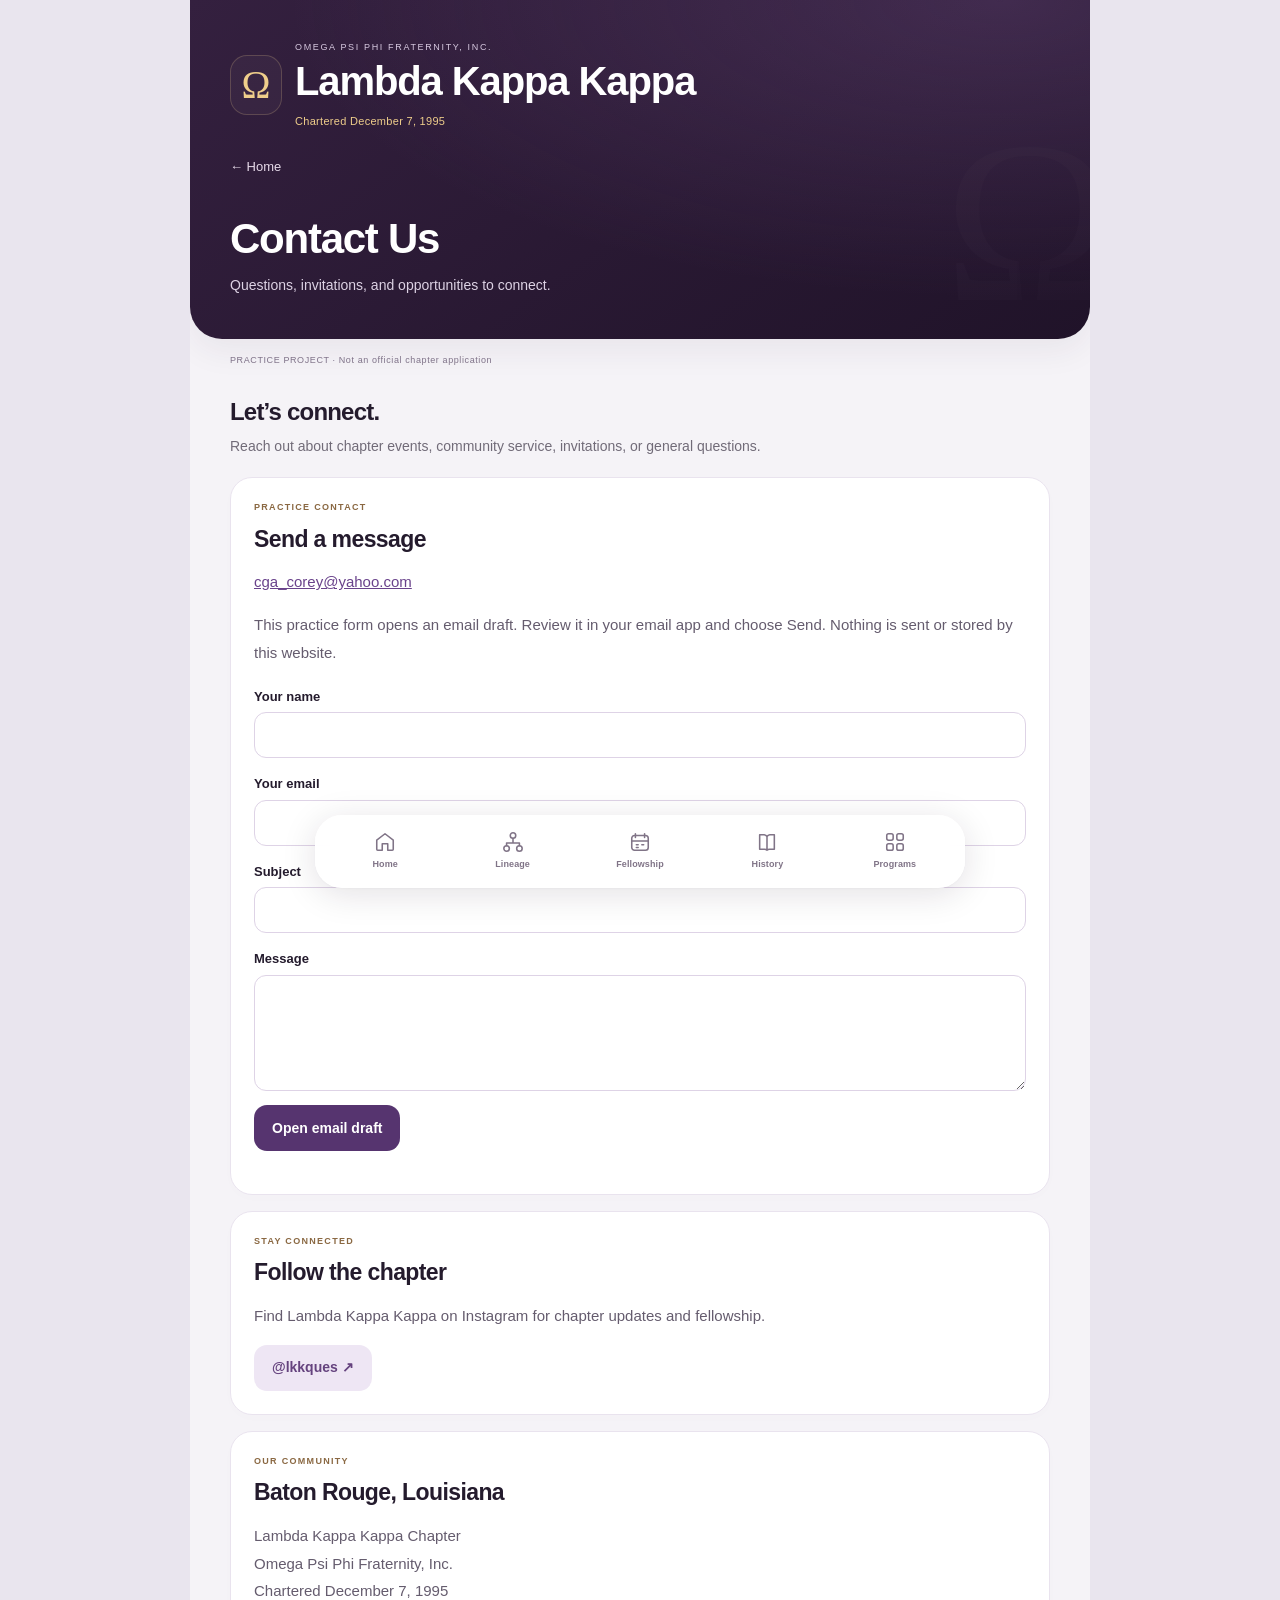
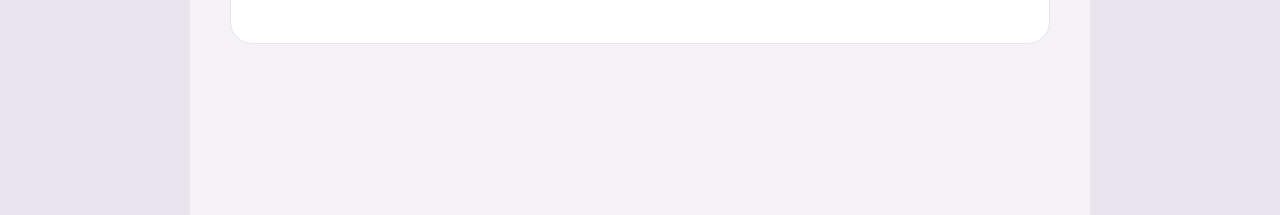
==== contact.html @ 37a53709 "Add Contact Us page and practice email form" ====
<!doctype html>
<html lang="en"><head><meta charset="utf-8"><meta name="viewport" content="width=device-width,initial-scale=1,viewport-fit=cover"><meta name="theme-color" content="#28133e"><title>LKK · Contact Us</title><style>
:root{--purple:#28133e;--gold:#e4bd66;--ink:#271e30;--muted:#756e7a;--paper:#faf8f4;--line:#e8e1d8}*{box-sizing:border-box}body{margin:0;background:#eae5ee;color:var(--ink);font:15px/1.5 -apple-system,BlinkMacSystemFont,"Segoe UI",sans-serif}button,input{font:inherit}button{cursor:pointer}button:focus-visible,a:focus-visible,input:focus-visible{outline:3px solid #b582dc;outline-offset:3px}.app{max-width:760px;margin:auto;min-height:100dvh;background:var(--paper);padding-bottom:100px}header{background:var(--purple);color:#fff;padding:30px 25px 35px;position:relative;overflow:hidden}.brand{display:flex;align-items:center;gap:12px}.omega{color:var(--gold);font:42px Georgia,serif;line-height:1}.eyebrow{font-size:10px;letter-spacing:2.5px;text-transform:uppercase}.chapter{font-size:16px;letter-spacing:.3px}.back{display:inline-block;color:#dacbe7;text-decoration:none;font-size:12px;margin-top:30px}h1{font:46px/1.04 Georgia,serif;letter-spacing:-1px;margin:20px 0 15px}h1 em{color:var(--gold);font-weight:400}header p{color:#d1c5df;max-width:430px;margin:0}.watermark{position:absolute;right:-15px;top:100px;font:240px Georgia;color:#ffffff06;pointer-events:none}.notice{padding:10px 25px;background:#eee7d7;color:#655337;font-size:11px}main{padding:25px}.intro{display:flex;justify-content:space-between;align-items:center;gap:12px;margin-bottom:20px}h2{font:28px Georgia,serif;margin:0}.muted{color:var(--muted);font-size:12px}.tabs{display:flex;gap:7px;padding:5px;border:1px solid var(--line);border-radius:12px;margin-bottom:18px}.tabs button{flex:1;padding:10px;border:0;border-radius:8px;background:transparent;color:var(--muted)}.tabs button[aria-selected=true]{background:var(--purple);color:#fff}.search{width:100%;padding:14px 16px;border:1px solid var(--line);background:#fff;border-radius:12px;margin-bottom:20px}.empty{border:1px solid var(--line);background:#fff;border-radius:18px;padding:45px 22px;text-align:center}.calendar{margin:auto auto 20px;width:56px;height:60px;border:2px solid #d5c3e2;border-radius:10px;display:grid;place-content:center;color:#78568f;font-size:25px;border-top:12px solid #d5c3e2}.empty h3{font:25px Georgia,serif;margin:0 0 12px}.empty p{font-size:13px;color:var(--muted);max-width:350px;margin:auto}.event{display:grid;grid-template-columns:65px 1fr;gap:17px;border:1px solid var(--line);border-radius:16px;background:white;padding:20px;margin-bottom:14px}.date{text-align:center;color:#704a8d;background:#f1ebf5;border-radius:10px;padding:10px 3px;height:max-content}.date small{display:block;font-size:11px;text-transform:uppercase;letter-spacing:1px}.date strong{font:30px Georgia,serif}.event h3{font:24px/1.2 Georgia,serif;margin:6px 0 12px}.event p{color:var(--muted);font-size:13px;white-space:pre-line}.meta{font-size:12px;color:var(--muted);margin-bottom:5px}.tag{color:#795c38;font-size:10px;letter-spacing:1.2px;text-transform:uppercase}.action{display:inline-block;background:var(--purple);color:#fff;text-decoration:none;padding:10px 14px;border-radius:8px;font-size:13px}.note{font-size:12px;color:var(--muted);margin-top:25px}.nav{position:fixed;bottom:0;left:50%;transform:translateX(-50%);width:min(760px,100%);display:flex;background:#fff;border-top:1px solid var(--line);padding:9px 12px calc(10px + env(safe-area-inset-bottom));z-index:5}.nav a{flex:1;text-align:center;text-decoration:none;color:var(--muted);padding:8px;border-radius:10px;font-size:12px}.nav span{display:block;font-size:19px;margin-bottom:2px}.nav a[aria-current=page]{color:var(--purple);background:#f0eaf5}@media(min-width:650px){header{padding:40px}h1{font-size:58px}main{padding:30px 40px}.notice{padding-left:40px}.watermark{right:35px}}
.site-links{display:flex;gap:6px;overflow-x:auto;padding:12px 20px;border-bottom:1px solid #e8e1d8;background:#faf8f4}.site-links a{padding:8px 12px;border-radius:8px;color:#69428b;text-decoration:none;font-size:13px;white-space:nowrap}.site-links a[aria-current=page]{background:#28133e;color:#fff}.site-links a:focus-visible{outline:3px solid #b582dc;outline-offset:2px}.panel{padding:23px;background:#fff;border:1px solid #e8e1d8;border-radius:16px;margin-bottom:16px}.panel h2{margin-bottom:12px}.panel p{color:#62596a;font-size:14px}.panel a,.source a{color:#69428b}.source{font-size:12px;color:#756e7a;margin:24px 0}.milestone{display:grid;grid-template-columns:65px 1fr;gap:18px;padding:15px 0;border-top:1px solid #e8e1d8;font-size:14px}.milestone strong{color:#795c38}.programs{display:grid;gap:12px}.programs .panel{margin:0}.programs h2{font-size:23px}.programs p{margin-bottom:0}.principles{display:flex;gap:8px;flex-wrap:wrap}.principles span{background:#f0eaf5;color:#69428b;border-radius:20px;padding:6px 12px;font-size:12px}@media(min-width:650px){.programs{grid-template-columns:1fr 1fr}.site-links{padding-left:35px}}
/* Chapter identity and interaction polish */
.brand{align-items:flex-start}.brand>div{min-width:0}.chapter{font-size:clamp(28px,6.8vw,40px);font-weight:600;line-height:1.18;letter-spacing:-.6px;margin-top:5px}.eyebrow{letter-spacing:1.4px;line-height:1.6}.charter{color:#e4bd66;font-size:12px;letter-spacing:.5px;margin-top:9px}.omega{flex-shrink:0}
a,button{touch-action:manipulation}button,a.card,.line-card,.team{transition:transform .18s ease,box-shadow .18s ease,background-color .18s ease,border-color .18s ease}.card:hover,.line-card:hover{transform:translateY(-3px);box-shadow:0 9px 24px #28133e12}.card:active,.line-card:active{transform:scale(.985)}.nav a,.site-links a{transition:background-color .18s ease,color .18s ease}.nav a:hover,.site-links a:hover{background:#ece4f2;color:#28133e}.card .arrow{transition:transform .2s ease}.card:hover .arrow{transform:translate(2px,-2px)}
@keyframes gentle-entry{from{opacity:.5;transform:translateY(8px)}to{opacity:1;transform:translateY(0)}}main{animation:gentle-entry .35s ease-out both}
@media(prefers-reduced-motion:reduce){*,*::before,*::after{animation:none!important;transition:none!important;scroll-behavior:auto!important}.card:hover,.line-card:hover,.card:active,.line-card:active,.card:hover .arrow{transform:none}}
</style><link rel="stylesheet" href="chapter-ui.css?v=4"><link rel="manifest" href="manifest.webmanifest"><link rel="apple-touch-icon" sizes="180x180" href="icon-180.png"><link rel="icon" type="image/png" sizes="192x192" href="icon-192.png"><meta name="apple-mobile-web-app-capable" content="yes"><meta name="apple-mobile-web-app-title" content="LKK"><meta name="apple-mobile-web-app-status-bar-style" content="default"></head><body data-page="contact"><div class="app"><header><div class="brand"><span class="omega" aria-hidden="true">Ω</span><div><div class="eyebrow">Omega Psi Phi Fraternity, Inc.</div><div class="chapter">Lambda Kappa Kappa</div><div class="charter">Chartered December 7, 1995</div></div></div><div class="watermark" aria-hidden="true">Ω</div><a class="back" href="index.html">← Home</a><h1>Contact Us</h1><p>Questions, invitations, and opportunities to connect.</p></header><div class="notice">PRACTICE PROJECT · Not an official chapter application</div><main><h2>Let’s connect.</h2><p class="intro">Reach out about chapter events, community service, invitations, or general questions.</p><section class="panel"><div class="tag">Practice contact</div><h2>Send a message</h2><p><a href="mailto:cga_corey@yahoo.com">cga_corey@yahoo.com</a></p><p class="muted">This practice form opens an email draft. Review it in your email app and choose Send. Nothing is sent or stored by this website.</p><form id="contact-form" class="local-form"><label for="contact-name">Your name</label><input id="contact-name" name="name" autocomplete="name" maxlength="100" required><label for="contact-email">Your email</label><input id="contact-email" name="email" type="email" autocomplete="email" maxlength="160" required><label for="contact-subject">Subject</label><input id="contact-subject" name="subject" maxlength="150" required><label for="contact-message">Message</label><textarea id="contact-message" name="message" rows="5" maxlength="3000" required></textarea><button class="local-primary" type="submit">Open email draft</button><p id="contact-status" class="muted" role="status"></p></form></section><section class="panel"><div class="tag">Stay connected</div><h2>Follow the chapter</h2><p>Find Lambda Kappa Kappa on Instagram for chapter updates and fellowship.</p><a class="contact-action secondary-contact" href="https://www.instagram.com/lkkques/" target="_blank" rel="noopener noreferrer">@lkkques ↗</a></section><section class="panel"><div class="tag">Our community</div><h2>Baton Rouge, Louisiana</h2><p>Lambda Kappa Kappa Chapter<br>Omega Psi Phi Fraternity, Inc.<br>Chartered December 7, 1995</p></section></main></div><nav class="app-dock" aria-label="Main navigation"><a href="index.html"><svg viewBox="0 0 24 24" fill="none" stroke="currentColor" stroke-linecap="round" stroke-linejoin="round" aria-hidden="true"><path d="m3 10 9-7 9 7v10a1 1 0 0 1-1 1h-5v-7H9v7H4a1 1 0 0 1-1-1Z"/></svg><span>Home</span></a><a href="lineage.html"><svg viewBox="0 0 24 24" fill="none" stroke="currentColor" stroke-linecap="round" stroke-linejoin="round" aria-hidden="true"><circle cx="12" cy="5" r="3"/><circle cx="5" cy="19" r="3"/><circle cx="19" cy="19" r="3"/><path d="M12 8v5M5 16v-3h14v3"/></svg><span>Lineage</span></a><a href="events.html"><svg viewBox="0 0 24 24" fill="none" stroke="currentColor" stroke-linecap="round" stroke-linejoin="round" aria-hidden="true"><rect x="3" y="5" width="18" height="16" rx="3"/><path d="M7 3v4m10-4v4M3 11h18m-13 4h2m4 0h2m-8 3h2"/></svg><span>Fellowship</span></a><a href="history.html"><svg viewBox="0 0 24 24" fill="none" stroke="currentColor" stroke-linecap="round" stroke-linejoin="round" aria-hidden="true"><path d="M4 4h5a4 4 0 0 1 3 2 4 4 0 0 1 3-2h5v16h-5a4 4 0 0 0-3 1 4 4 0 0 0-3-1H4Zm8 2v15"/></svg><span>History</span></a><a href="programs.html"><svg viewBox="0 0 24 24" fill="none" stroke="currentColor" stroke-linecap="round" stroke-linejoin="round" aria-hidden="true"><rect x="3" y="3" width="7" height="7" rx="2"/><rect x="14" y="3" width="7" height="7" rx="2"/><rect x="3" y="14" width="7" height="7" rx="2"/><rect x="14" y="14" width="7" height="7" rx="2"/></svg><span>Programs</span></a></nav><script>document.getElementById('contact-form').addEventListener('submit',e=>{e.preventDefault();const data=new FormData(e.target),name=data.get('name').trim(),email=data.get('email').trim(),subject=data.get('subject').trim(),message=data.get('message').trim();if(!name||!email||!subject||!message){document.getElementById('contact-status').textContent='Please complete all fields.';return}const body='Name: '+name+'\nReply email: '+email+'\n\n'+message;location.href='mailto:cga_corey@yahoo.com?subject='+encodeURIComponent(subject)+'&body='+encodeURIComponent(body);document.getElementById('contact-status').textContent='Opening your email app. Review the draft and send it there. If nothing opens, email cga_corey@yahoo.com directly.'});</script></body></html>
---- chapter-ui.css ----
:root{--purple:#38204e;--gold:#efce8b;--ink:#241b2d;--muted:#716b78;--paper:#f5f3f7;--line:#e9e4ee;color-scheme:light;--surface:#fff;--radius:24px}
html{scroll-padding-bottom:120px;-webkit-text-size-adjust:100%}body{background:#e9e5ee;font-family:-apple-system,BlinkMacSystemFont,"SF Pro Text","Segoe UI",sans-serif;-webkit-font-smoothing:antialiased;color:var(--ink)}.app{max-width:900px;background:var(--paper);padding-bottom:125px;overflow:clip}header{padding:32px 24px 34px;background:radial-gradient(ellipse at 90% 0%,#78548d50,transparent 62%),linear-gradient(145deg,#34203f,#201329);border-radius:0 0 32px 32px;box-shadow:0 12px 32px #2d1c3810}header .brand{gap:13px;align-items:center}.omega{display:grid;place-items:center;width:52px;height:60px;flex-shrink:0;background:#ffffff09;border:1px solid #efce8b35;border-radius:17px;font:39px Georgia,serif;color:#efce8b}.eyebrow{font-size:9px;letter-spacing:1.65px;color:#d7c9e0;line-height:1.6}.chapter{font-size:clamp(27px,6.8vw,40px);font-weight:650;letter-spacing:-1.1px;line-height:1.08;margin-top:6px}.charter{font-size:11px;letter-spacing:.3px;color:#efce8b;margin-top:9px}header h1{font-family:inherit;font-size:clamp(29px,7vw,42px);font-weight:700;letter-spacing:-1.25px;line-height:1.1;margin:27px 0 12px;max-width:650px}body[data-page=index] header h1,body[data-page=lineage] header h1{font-size:25px;letter-spacing:-.7px;font-weight:500;color:#efce8b;margin-top:26px}header p{font-size:14px;line-height:1.65;color:#ddd2e4;max-width:520px}.watermark{font-size:230px;top:90px;right:-25px;opacity:.6}.welcome{margin:25px 0 0;color:#cfbed9;font-size:10px;letter-spacing:1.8px}body[data-page=index] header h1{margin-top:9px}.back{min-height:44px;display:inline-flex;align-items:center;margin-top:16px;font-size:13px;font-weight:500;color:#e7dbea}header .stats{gap:0;padding-top:21px;margin-top:24px;border-top:1px solid #ffffff1c;display:grid;grid-template-columns:1fr 1fr 1.6fr}.stats>div{padding:0 12px;border-right:1px solid #ffffff18}.stats>div:first-child{padding-left:0}.stats>div:last-child{border:0}.stats strong{font-family:inherit;font-weight:650;font-size:23px;letter-spacing:-.8px;color:#fff}.stats small{font-size:8px;letter-spacing:.9px;color:#d6c6df}.notice{margin:15px 24px 0;padding:0;background:none;color:#82758a;font-size:9px;letter-spacing:.6px;line-height:1.5}.site-links{display:none}main{padding:26px 24px;animation:chapter-arrive .3s ease-out both}.heading,h2{font-family:inherit;font-size:24px;line-height:1.2;letter-spacing:-.8px;font-weight:700}.intro{font-size:14px;color:var(--muted);margin-top:8px;line-height:1.6}.cards{gap:13px}.card{border:1px solid #ffffff;border-radius:var(--radius);padding:23px;box-shadow:0 3px 15px #32203e05;position:relative;overflow:hidden}.card .label{font-size:9px;letter-spacing:1.6px;font-weight:650;color:#8b6b43}.card h2{font:650 28px/1.15 -apple-system,BlinkMacSystemFont,"Segoe UI",sans-serif;letter-spacing:-1px;margin:12px 0 10px}.card p{font-size:14px;line-height:1.55;color:var(--muted)}.card .arrow{width:34px;height:34px;background:#f1eaf7;color:#694580}.card-bottom{color:#684680;font-size:12px;font-weight:600}.card:hover{border-color:#d9c8e6;box-shadow:0 10px 27px #34203f0c}.card-icon{display:grid;place-items:center;width:43px;height:43px;border-radius:14px;background:#f0e9f6;color:#684780;margin-bottom:19px}.card-icon svg{width:23px;height:23px}.footer{font-size:11px;line-height:1.7;margin-top:30px}.section-head{margin-bottom:20px}.count{font-size:11px;background:#eae4ef;border-radius:20px;padding:5px 10px;color:#6d5a7b;white-space:nowrap}.search{border:1px solid #e8e3ed;border-radius:14px;background:#eeebf2;min-height:48px;padding:12px 16px;font-size:16px;color:var(--ink);box-shadow:inset 0 1px 2px #32203e03}input::placeholder{color:#8a8291;font-size:13px}.filters{margin-bottom:20px;gap:8px}select{min-height:44px;border:1px solid #e4dce9;border-radius:12px;background:#fff;font-size:13px;padding:10px 12px}.line-card{padding:21px;border:1px solid #eae4ef;border-radius:20px;box-shadow:0 3px 12px #2e1c3c03}.line-card h3{font:650 23px/1.2 -apple-system,BlinkMacSystemFont,"Segoe UI",sans-serif;letter-spacing:-.65px;margin:9px 0 17px}.meta,.tag{font-size:9px;letter-spacing:1.3px;font-weight:600;color:#8a6842}.card-bottom .arrow{font-size:20px}.line-card[data-line="0"]{background:linear-gradient(135deg,#fff,#f6f0fa);border-color:#d9c8e4}.member{min-height:76px;border-bottom:1px solid #e5dfeb;gap:14px;padding:15px 0}.member strong{font-size:15px;letter-spacing:-.25px}.member small{font-size:12px;line-height:1.7}.avatar{width:44px;height:44px;background:linear-gradient(145deg,#ece2f3,#e4d9ed);color:#69457f;font-weight:650}.tabs{border:0;background:#e8e3ed;padding:4px;border-radius:13px;gap:3px}.tabs button{min-height:42px;padding:9px 5px;border-radius:10px;font-size:13px;font-weight:600;white-space:nowrap}.tabs button[aria-selected=true]{background:#fff;color:#38204e;box-shadow:0 2px 5px #38204e12}.event{grid-template-columns:58px minmax(0,1fr);gap:16px;border:1px solid #e8e2ec;border-radius:22px;padding:20px 17px;box-shadow:0 3px 14px #32203e03}.date{border:1px solid #e4d9eb;border-radius:14px;background:#f6f0fa;padding:8px 3px}.date small{font-size:10px;font-weight:650;color:#956e3f}.date strong{font:650 28px/1.2 -apple-system,BlinkMacSystemFont,"Segoe UI",sans-serif;letter-spacing:-1px}.event h3{font:650 22px/1.2 -apple-system,BlinkMacSystemFont,"Segoe UI",sans-serif;letter-spacing:-.65px;margin:7px 0 11px}.event .meta{font-size:12px;letter-spacing:0;font-weight:400;line-height:1.6;color:#6a6172}.event p{font-size:13px;line-height:1.6}.calendar-download{min-height:44px;padding:10px 15px;border-radius:12px;background:#f0e8f6;color:#56346f;font-weight:600;font-size:12px;display:inline-flex;align-items:center;gap:7px}.calendar-download:before{content:'+';font-size:18px;font-weight:500}.calendar-download:hover{background:#e7d9f1;color:#3c2450}.note{font-size:11px;line-height:1.7;color:#81768a}.panel{border:1px solid #e9e3ee;border-radius:22px;padding:23px;box-shadow:0 3px 14px #32203e03}.panel h2{font-size:23px;letter-spacing:-.6px;line-height:1.25}.panel p{font-size:15px;line-height:1.85;color:#655c6e}.panel .tag{margin-bottom:10px}.programs{gap:13px}.programs .panel{padding:23px}.programs .tag{font-variant-numeric:tabular-nums}.highlights{padding-left:0;list-style:none}.highlights>li{padding:14px 0;border-color:#eee8f2}.highlight-open{min-height:50px}.highlight-open strong{font-size:14px;line-height:1.6;font-weight:550}.highlight-open .prompt{font-size:11px;color:#8a6b44}.highlights ul{font-size:13px;line-height:1.65}.source{line-height:1.7}.principles span{padding:8px 12px}.view-controls.nav{position:static;transform:none;width:auto;background:#e8e3ed;border:0;border-radius:13px;padding:4px;margin:22px 24px 0;display:flex;gap:3px}.view-controls.nav button{min-height:42px;padding:9px 4px;font-size:12px;font-weight:600;border-radius:10px;color:#766780}.view-controls.nav button span{display:none}.view-controls.nav button[aria-current=page]{background:white;color:#38204e;box-shadow:0 2px 5px #38204e10}.app-dock{position:fixed;z-index:20;bottom:calc(12px + env(safe-area-inset-bottom));left:50%;transform:translateX(-50%);width:calc(100% - 24px);max-width:650px;padding:7px;display:grid;grid-template-columns:repeat(5,minmax(0,1fr));gap:3px;border:1px solid #ffffffd9;background:#fffffff0;border-radius:27px;box-shadow:0 6px 34px #21132b20,0 1px 3px #21132b08;backdrop-filter:blur(24px) saturate(160%);-webkit-backdrop-filter:blur(24px) saturate(160%)}.app-dock a{display:flex;flex-direction:column;align-items:center;justify-content:center;gap:5px;min-height:57px;border-radius:20px;color:#807487;text-decoration:none;font-size:9px;font-weight:600;letter-spacing:.1px;transition:background .2s ease,transform .15s ease}.app-dock svg{width:22px;height:22px;stroke-width:1.7}.app-dock a[aria-current=page]{background:#eae0f2;color:#593472}.app-dock a:active{transform:scale(.94)}.app-dock a:hover{background:#f0eaf4}.app-dock a:focus-visible{outline:3px solid #9c72b5;outline-offset:1px}dialog{box-shadow:0 22px 90px #20132d30;border-radius:28px;padding:28px;max-width:540px;border:1px solid #ffffff;background:#fbf9fd}dialog h2{font-family:inherit;font-size:26px;font-weight:650;letter-spacing:-.7px;line-height:1.25}dialog h3{font-family:inherit;font-size:21px;line-height:1.4}dialog p,dialog li{line-height:1.8}.close,.dialog-close{min-width:44px;min-height:44px;background:#ece5f1;color:#6f577e}dialog::backdrop{background:#25132d75;backdrop-filter:blur(7px)}dialog[open]{animation:sheet-arrive .24s ease-out}.detail-hero .avatar{border-radius:23px;width:72px;height:72px}.back{min-height:44px}button:focus-visible,a:focus-visible,input:focus-visible,select:focus-visible{outline:3px solid #a67cbe;outline-offset:3px}@keyframes chapter-arrive{from{opacity:.65;transform:translateY(7px)}to{opacity:1;transform:translateY(0)}}@keyframes sheet-arrive{from{opacity:.5;transform:translateY(18px)}to{opacity:1;transform:translateY(0)}}
@media(max-width:600px){body{background:var(--paper)}.brand{max-width:100%}.brand>div{min-width:0}.eyebrow{font-size:8px;letter-spacing:1.1px}.chapter{font-size:clamp(25px,6.6vw,33px)}.omega{width:45px;height:54px;font-size:34px;border-radius:15px}.charter{font-size:10px}main{padding:25px 20px}.notice{margin-left:20px;margin-right:20px}.cards{grid-template-columns:1fr 1fr;gap:11px}.card{padding:19px 16px}.card h2{font-size:23px}.card p{font-size:12px;line-height:1.6;margin-bottom:17px}.card .label{font-size:8px;letter-spacing:1px}.card-bottom{font-size:11px}.card .arrow{width:27px;height:27px;flex-shrink:0;font-size:16px}.card-icon{width:38px;height:38px;margin-bottom:16px}.card-icon svg{width:21px;height:21px}.view-controls.nav{margin-left:20px;margin-right:20px}.programs{grid-template-columns:1fr}.event{padding:19px 15px;gap:13px;grid-template-columns:52px minmax(0,1fr)}.event h3{font-size:21px}.panel{padding:22px}.panel p{font-size:14px;line-height:1.85}dialog{position:fixed;inset:auto 0 0;margin:0;width:100%;max-width:none;max-height:86dvh;border-radius:28px 28px 0 0;padding:30px 25px calc(30px + env(safe-area-inset-bottom))}dialog:before{content:'';display:block;width:35px;height:5px;background:#d5cadf;border-radius:10px;position:absolute;top:10px;left:calc(50% - 17px)}}
@media(max-width:350px){.cards{grid-template-columns:1fr}.eyebrow{letter-spacing:.4px}.chapter{font-size:24px}.app-dock a{font-size:8px}.stats strong{font-size:20px}.stats small{letter-spacing:.2px}}
@media(min-width:650px){header{padding:40px 40px 42px}.notice{margin-left:40px}main{padding:30px 40px}.cards{grid-template-columns:1fr 1fr}.view-controls.nav{margin-left:40px;margin-right:40px}.programs{grid-template-columns:1fr 1fr}}
@media(prefers-reduced-motion:reduce){*,*::before,*::after{animation:none!important;transition:none!important;scroll-behavior:auto!important}.card:hover,.line-card:hover,.app-dock a:active{transform:none}}
@media(prefers-contrast:more){.app-dock{background:#fff;border:2px solid #38204e}.card,.panel,.event,.line-card{border-color:#9e8ca9}.muted,.count,.note{color:#55445f}}

.share-event{min-height:44px;border:0;border-radius:12px;margin:12px 0 0 7px;padding:10px 12px;background:#eeebf2;color:#684680;font:600 12px -apple-system,BlinkMacSystemFont,sans-serif;cursor:pointer}.timeline-filters{display:flex;gap:7px;overflow-x:auto;margin:20px 0}.timeline-filters button{min-height:44px;white-space:nowrap;border:1px solid #e2d8e9;background:#fff;color:#765f86;border-radius:22px;padding:9px 14px;font:600 12px -apple-system,BlinkMacSystemFont,sans-serif;cursor:pointer}.timeline-filters button[aria-pressed=true]{background:#38204e;color:#fff;border-color:#38204e}.history-timeline{border-left:2px solid #e1d5e9;margin-left:8px;padding-left:22px}.history-timeline>li{position:relative}.history-timeline>li:before{content:'';position:absolute;left:-29px;top:21px;width:10px;height:10px;border-radius:50%;background:#8a6a9f;border:2px solid #fff}.timeline-year{display:block;font-size:12px;font-weight:700;color:#906e42;margin-bottom:8px}.history-timeline>li[hidden]{display:none}.gallery-grid{display:grid;grid-template-columns:repeat(2,minmax(0,1fr));gap:15px;margin-top:20px}.gallery-card{padding:0;border:1px solid #e8deee;border-radius:20px;overflow:hidden;background:#fff;text-align:left;color:#38204e;cursor:pointer}.gallery-card img{display:block;width:100%;height:230px;object-fit:cover;object-position:top}.gallery-card span{display:block;padding:15px;font-size:13px;line-height:1.5}.gallery-shortcut{margin:0 0 20px;text-align:right}.gallery-shortcut a{color:#79568c;font-size:12px;text-decoration:none}.install-card{text-align:left;color:inherit;font:inherit;cursor:pointer}#photo-view{max-width:650px}#photo-view img{max-height:65dvh;object-fit:contain}.event[id]{scroll-margin:25px}@media(max-width:400px){.gallery-grid{grid-template-columns:1fr}}

.local-notice{padding:13px 16px;background:#eee7f3;border-radius:14px;color:#735c83;font-size:12px;line-height:1.6;margin:15px 0}.local-form{margin:20px 0}.local-form label{display:block;font-size:13px;font-weight:600;margin:16px 0 6px}.local-form input,.local-form textarea{display:block;box-sizing:border-box;width:100%;min-height:46px;border:1px solid #ded3e6;border-radius:12px;padding:12px;background:#fff;color:#38204e;font:16px -apple-system,BlinkMacSystemFont,sans-serif}.local-form input[type=file]{font-size:12px}.local-primary{min-height:46px;border:0;border-radius:13px;padding:12px 18px;background:#56346f;color:#fff;font:600 14px -apple-system,BlinkMacSystemFont,sans-serif;margin-top:14px;cursor:pointer}.local-primary:disabled{opacity:.5;cursor:wait}.local-error{color:#ac3b40;font-size:13px}.gallery-delete{margin:8px 0 18px;background:#eee7f3;color:#765187;border:0;border-radius:10px;padding:10px 14px;min-height:44px;cursor:pointer}.gallery-card{width:100%}#add-event-dialog{overflow:auto}.calendar-options a[hidden]{display:none}

.contact-action{display:inline-flex;align-items:center;min-height:46px;padding:12px 18px;border-radius:13px;background:#56346f;color:#fff!important;text-decoration:none;font-size:14px;font-weight:600}.secondary-contact{background:#eee6f4;color:#65437e!important}.contact-footer{text-align:center;margin:32px 0 8px}.contact-footer a{display:inline-block;min-height:44px;padding:12px;color:#775787;font-size:12px;text-decoration:none}
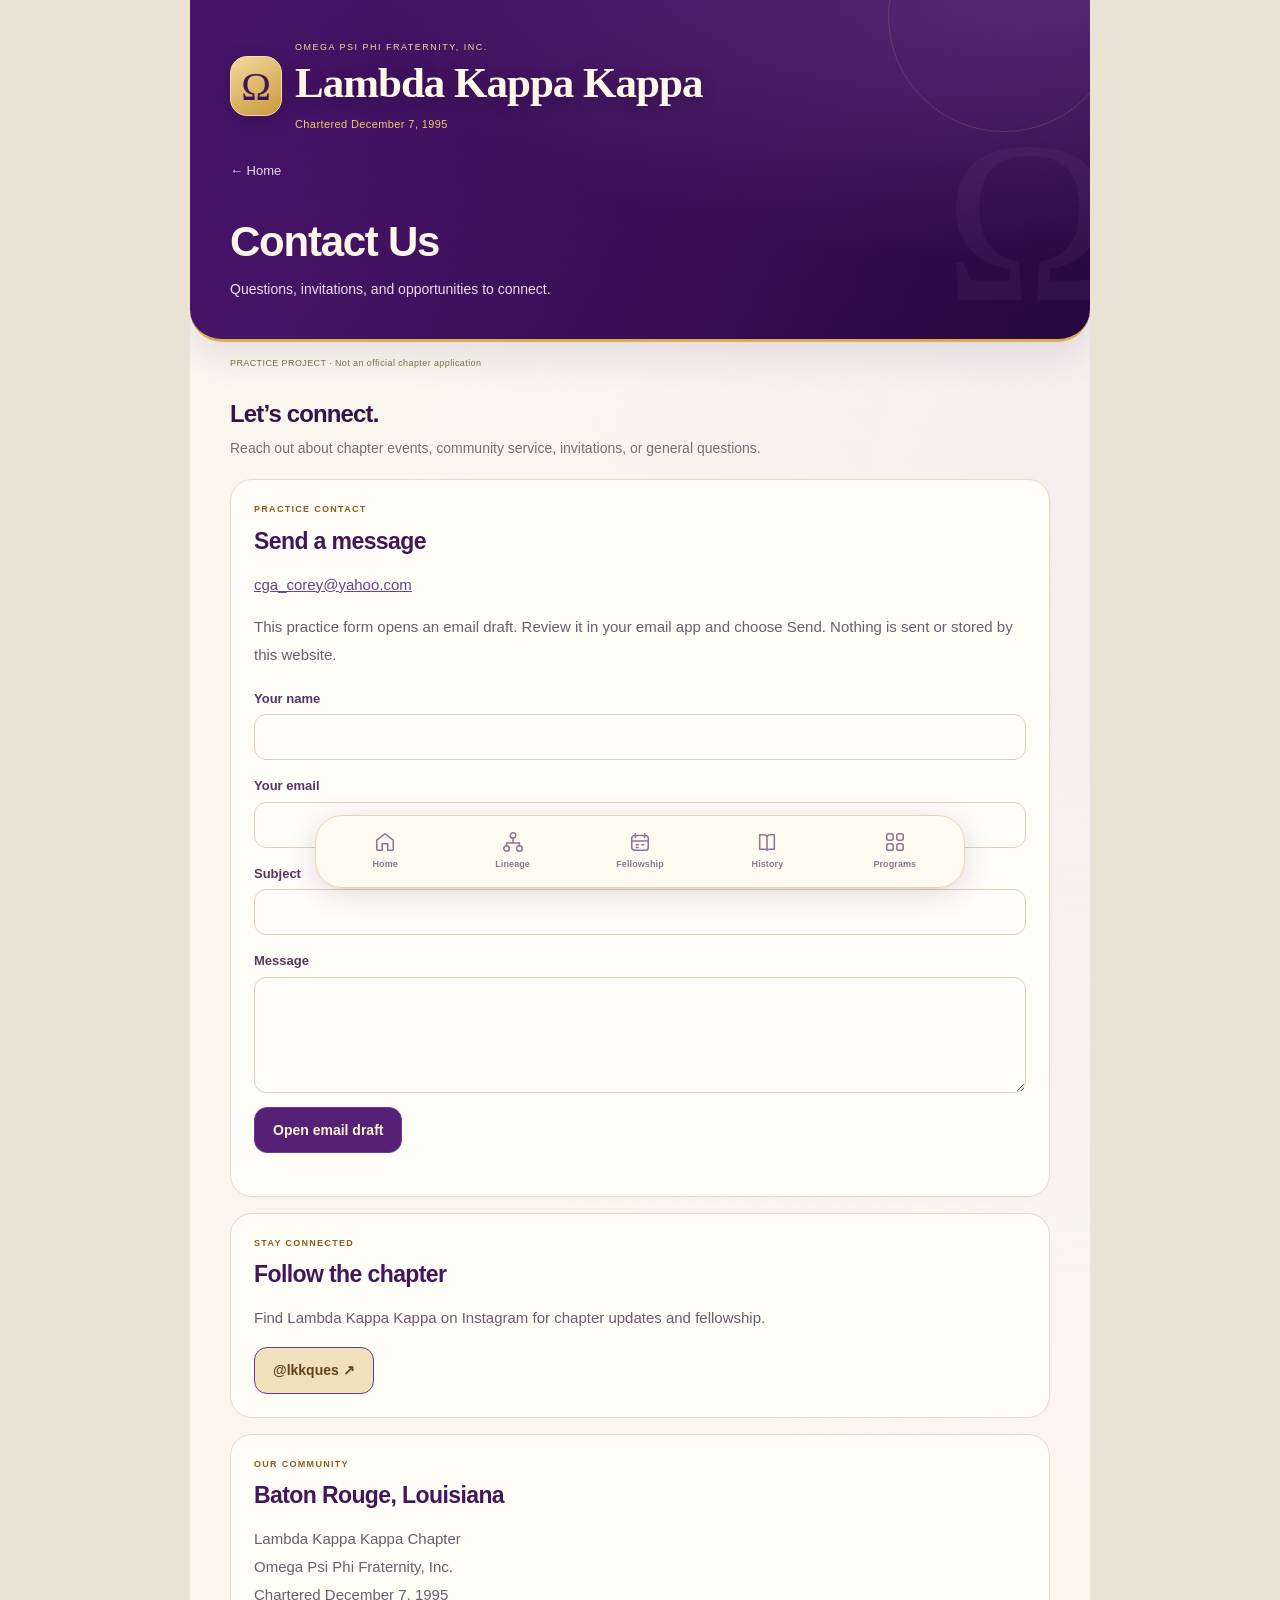
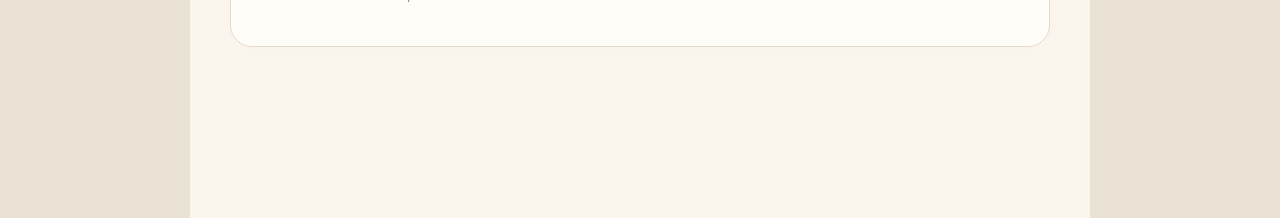
==== commit abf8b575: "Strengthen purple and gold chapter visual identity" ====
--- a/contact.html
+++ b/contact.html
@@ -7,4 +7,4 @@
 a,button{touch-action:manipulation}button,a.card,.line-card,.team{transition:transform .18s ease,box-shadow .18s ease,background-color .18s ease,border-color .18s ease}.card:hover,.line-card:hover{transform:translateY(-3px);box-shadow:0 9px 24px #28133e12}.card:active,.line-card:active{transform:scale(.985)}.nav a,.site-links a{transition:background-color .18s ease,color .18s ease}.nav a:hover,.site-links a:hover{background:#ece4f2;color:#28133e}.card .arrow{transition:transform .2s ease}.card:hover .arrow{transform:translate(2px,-2px)}
 @keyframes gentle-entry{from{opacity:.5;transform:translateY(8px)}to{opacity:1;transform:translateY(0)}}main{animation:gentle-entry .35s ease-out both}
 @media(prefers-reduced-motion:reduce){*,*::before,*::after{animation:none!important;transition:none!important;scroll-behavior:auto!important}.card:hover,.line-card:hover,.card:active,.line-card:active,.card:hover .arrow{transform:none}}
-</style><link rel="stylesheet" href="chapter-ui.css?v=4"><link rel="manifest" href="manifest.webmanifest"><link rel="apple-touch-icon" sizes="180x180" href="icon-180.png"><link rel="icon" type="image/png" sizes="192x192" href="icon-192.png"><meta name="apple-mobile-web-app-capable" content="yes"><meta name="apple-mobile-web-app-title" content="LKK"><meta name="apple-mobile-web-app-status-bar-style" content="default"></head><body data-page="contact"><div class="app"><header><div class="brand"><span class="omega" aria-hidden="true">Ω</span><div><div class="eyebrow">Omega Psi Phi Fraternity, Inc.</div><div class="chapter">Lambda Kappa Kappa</div><div class="charter">Chartered December 7, 1995</div></div></div><div class="watermark" aria-hidden="true">Ω</div><a class="back" href="index.html">← Home</a><h1>Contact Us</h1><p>Questions, invitations, and opportunities to connect.</p></header><div class="notice">PRACTICE PROJECT · Not an official chapter application</div><main><h2>Let’s connect.</h2><p class="intro">Reach out about chapter events, community service, invitations, or general questions.</p><section class="panel"><div class="tag">Practice contact</div><h2>Send a message</h2><p><a href="mailto:cga_corey@yahoo.com">cga_corey@yahoo.com</a></p><p class="muted">This practice form opens an email draft. Review it in your email app and choose Send. Nothing is sent or stored by this website.</p><form id="contact-form" class="local-form"><label for="contact-name">Your name</label><input id="contact-name" name="name" autocomplete="name" maxlength="100" required><label for="contact-email">Your email</label><input id="contact-email" name="email" type="email" autocomplete="email" maxlength="160" required><label for="contact-subject">Subject</label><input id="contact-subject" name="subject" maxlength="150" required><label for="contact-message">Message</label><textarea id="contact-message" name="message" rows="5" maxlength="3000" required></textarea><button class="local-primary" type="submit">Open email draft</button><p id="contact-status" class="muted" role="status"></p></form></section><section class="panel"><div class="tag">Stay connected</div><h2>Follow the chapter</h2><p>Find Lambda Kappa Kappa on Instagram for chapter updates and fellowship.</p><a class="contact-action secondary-contact" href="https://www.instagram.com/lkkques/" target="_blank" rel="noopener noreferrer">@lkkques ↗</a></section><section class="panel"><div class="tag">Our community</div><h2>Baton Rouge, Louisiana</h2><p>Lambda Kappa Kappa Chapter<br>Omega Psi Phi Fraternity, Inc.<br>Chartered December 7, 1995</p></section></main></div><nav class="app-dock" aria-label="Main navigation"><a href="index.html"><svg viewBox="0 0 24 24" fill="none" stroke="currentColor" stroke-linecap="round" stroke-linejoin="round" aria-hidden="true"><path d="m3 10 9-7 9 7v10a1 1 0 0 1-1 1h-5v-7H9v7H4a1 1 0 0 1-1-1Z"/></svg><span>Home</span></a><a href="lineage.html"><svg viewBox="0 0 24 24" fill="none" stroke="currentColor" stroke-linecap="round" stroke-linejoin="round" aria-hidden="true"><circle cx="12" cy="5" r="3"/><circle cx="5" cy="19" r="3"/><circle cx="19" cy="19" r="3"/><path d="M12 8v5M5 16v-3h14v3"/></svg><span>Lineage</span></a><a href="events.html"><svg viewBox="0 0 24 24" fill="none" stroke="currentColor" stroke-linecap="round" stroke-linejoin="round" aria-hidden="true"><rect x="3" y="5" width="18" height="16" rx="3"/><path d="M7 3v4m10-4v4M3 11h18m-13 4h2m4 0h2m-8 3h2"/></svg><span>Fellowship</span></a><a href="history.html"><svg viewBox="0 0 24 24" fill="none" stroke="currentColor" stroke-linecap="round" stroke-linejoin="round" aria-hidden="true"><path d="M4 4h5a4 4 0 0 1 3 2 4 4 0 0 1 3-2h5v16h-5a4 4 0 0 0-3 1 4 4 0 0 0-3-1H4Zm8 2v15"/></svg><span>History</span></a><a href="programs.html"><svg viewBox="0 0 24 24" fill="none" stroke="currentColor" stroke-linecap="round" stroke-linejoin="round" aria-hidden="true"><rect x="3" y="3" width="7" height="7" rx="2"/><rect x="14" y="3" width="7" height="7" rx="2"/><rect x="3" y="14" width="7" height="7" rx="2"/><rect x="14" y="14" width="7" height="7" rx="2"/></svg><span>Programs</span></a></nav><script>document.getElementById('contact-form').addEventListener('submit',e=>{e.preventDefault();const data=new FormData(e.target),name=data.get('name').trim(),email=data.get('email').trim(),subject=data.get('subject').trim(),message=data.get('message').trim();if(!name||!email||!subject||!message){document.getElementById('contact-status').textContent='Please complete all fields.';return}const body='Name: '+name+'\nReply email: '+email+'\n\n'+message;location.href='mailto:cga_corey@yahoo.com?subject='+encodeURIComponent(subject)+'&body='+encodeURIComponent(body);document.getElementById('contact-status').textContent='Opening your email app. Review the draft and send it there. If nothing opens, email cga_corey@yahoo.com directly.'});</script></body></html>+</style><link rel="stylesheet" href="chapter-ui.css?v=5"><link rel="manifest" href="manifest.webmanifest"><link rel="apple-touch-icon" sizes="180x180" href="icon-180.png"><link rel="icon" type="image/png" sizes="192x192" href="icon-192.png"><meta name="apple-mobile-web-app-capable" content="yes"><meta name="apple-mobile-web-app-title" content="LKK"><meta name="apple-mobile-web-app-status-bar-style" content="default"></head><body data-page="contact"><div class="app"><header><div class="brand"><span class="omega" aria-hidden="true">Ω</span><div><div class="eyebrow">Omega Psi Phi Fraternity, Inc.</div><div class="chapter">Lambda Kappa Kappa</div><div class="charter">Chartered December 7, 1995</div></div></div><div class="watermark" aria-hidden="true">Ω</div><a class="back" href="index.html">← Home</a><h1>Contact Us</h1><p>Questions, invitations, and opportunities to connect.</p></header><div class="notice">PRACTICE PROJECT · Not an official chapter application</div><main><h2>Let’s connect.</h2><p class="intro">Reach out about chapter events, community service, invitations, or general questions.</p><section class="panel"><div class="tag">Practice contact</div><h2>Send a message</h2><p><a href="mailto:cga_corey@yahoo.com">cga_corey@yahoo.com</a></p><p class="muted">This practice form opens an email draft. Review it in your email app and choose Send. Nothing is sent or stored by this website.</p><form id="contact-form" class="local-form"><label for="contact-name">Your name</label><input id="contact-name" name="name" autocomplete="name" maxlength="100" required><label for="contact-email">Your email</label><input id="contact-email" name="email" type="email" autocomplete="email" maxlength="160" required><label for="contact-subject">Subject</label><input id="contact-subject" name="subject" maxlength="150" required><label for="contact-message">Message</label><textarea id="contact-message" name="message" rows="5" maxlength="3000" required></textarea><button class="local-primary" type="submit">Open email draft</button><p id="contact-status" class="muted" role="status"></p></form></section><section class="panel"><div class="tag">Stay connected</div><h2>Follow the chapter</h2><p>Find Lambda Kappa Kappa on Instagram for chapter updates and fellowship.</p><a class="contact-action secondary-contact" href="https://www.instagram.com/lkkques/" target="_blank" rel="noopener noreferrer">@lkkques ↗</a></section><section class="panel"><div class="tag">Our community</div><h2>Baton Rouge, Louisiana</h2><p>Lambda Kappa Kappa Chapter<br>Omega Psi Phi Fraternity, Inc.<br>Chartered December 7, 1995</p></section></main></div><nav class="app-dock" aria-label="Main navigation"><a href="index.html"><svg viewBox="0 0 24 24" fill="none" stroke="currentColor" stroke-linecap="round" stroke-linejoin="round" aria-hidden="true"><path d="m3 10 9-7 9 7v10a1 1 0 0 1-1 1h-5v-7H9v7H4a1 1 0 0 1-1-1Z"/></svg><span>Home</span></a><a href="lineage.html"><svg viewBox="0 0 24 24" fill="none" stroke="currentColor" stroke-linecap="round" stroke-linejoin="round" aria-hidden="true"><circle cx="12" cy="5" r="3"/><circle cx="5" cy="19" r="3"/><circle cx="19" cy="19" r="3"/><path d="M12 8v5M5 16v-3h14v3"/></svg><span>Lineage</span></a><a href="events.html"><svg viewBox="0 0 24 24" fill="none" stroke="currentColor" stroke-linecap="round" stroke-linejoin="round" aria-hidden="true"><rect x="3" y="5" width="18" height="16" rx="3"/><path d="M7 3v4m10-4v4M3 11h18m-13 4h2m4 0h2m-8 3h2"/></svg><span>Fellowship</span></a><a href="history.html"><svg viewBox="0 0 24 24" fill="none" stroke="currentColor" stroke-linecap="round" stroke-linejoin="round" aria-hidden="true"><path d="M4 4h5a4 4 0 0 1 3 2 4 4 0 0 1 3-2h5v16h-5a4 4 0 0 0-3 1 4 4 0 0 0-3-1H4Zm8 2v15"/></svg><span>History</span></a><a href="programs.html"><svg viewBox="0 0 24 24" fill="none" stroke="currentColor" stroke-linecap="round" stroke-linejoin="round" aria-hidden="true"><rect x="3" y="3" width="7" height="7" rx="2"/><rect x="14" y="3" width="7" height="7" rx="2"/><rect x="3" y="14" width="7" height="7" rx="2"/><rect x="14" y="14" width="7" height="7" rx="2"/></svg><span>Programs</span></a></nav><script>document.getElementById('contact-form').addEventListener('submit',e=>{e.preventDefault();const data=new FormData(e.target),name=data.get('name').trim(),email=data.get('email').trim(),subject=data.get('subject').trim(),message=data.get('message').trim();if(!name||!email||!subject||!message){document.getElementById('contact-status').textContent='Please complete all fields.';return}const body='Name: '+name+'\nReply email: '+email+'\n\n'+message;location.href='mailto:cga_corey@yahoo.com?subject='+encodeURIComponent(subject)+'&body='+encodeURIComponent(body);document.getElementById('contact-status').textContent='Opening your email app. Review the draft and send it there. If nothing opens, email cga_corey@yahoo.com directly.'});</script></body></html>
--- a/chapter-ui.css
+++ b/chapter-ui.css
@@ -11,3 +11,13 @@
 .local-notice{padding:13px 16px;background:#eee7f3;border-radius:14px;color:#735c83;font-size:12px;line-height:1.6;margin:15px 0}.local-form{margin:20px 0}.local-form label{display:block;font-size:13px;font-weight:600;margin:16px 0 6px}.local-form input,.local-form textarea{display:block;box-sizing:border-box;width:100%;min-height:46px;border:1px solid #ded3e6;border-radius:12px;padding:12px;background:#fff;color:#38204e;font:16px -apple-system,BlinkMacSystemFont,sans-serif}.local-form input[type=file]{font-size:12px}.local-primary{min-height:46px;border:0;border-radius:13px;padding:12px 18px;background:#56346f;color:#fff;font:600 14px -apple-system,BlinkMacSystemFont,sans-serif;margin-top:14px;cursor:pointer}.local-primary:disabled{opacity:.5;cursor:wait}.local-error{color:#ac3b40;font-size:13px}.gallery-delete{margin:8px 0 18px;background:#eee7f3;color:#765187;border:0;border-radius:10px;padding:10px 14px;min-height:44px;cursor:pointer}.gallery-card{width:100%}#add-event-dialog{overflow:auto}.calendar-options a[hidden]{display:none}
 
 .contact-action{display:inline-flex;align-items:center;min-height:46px;padding:12px 18px;border-radius:13px;background:#56346f;color:#fff!important;text-decoration:none;font-size:14px;font-weight:600}.secondary-contact{background:#eee6f4;color:#65437e!important}.contact-footer{text-align:center;margin:32px 0 8px}.contact-footer a{display:inline-block;min-height:44px;padding:12px;color:#775787;font-size:12px;text-decoration:none}
+
+/* Stronger chapter identity: royal purple, warm ivory, and restrained gold. */
+:root{--purple:#361057;--gold:#f0ca71;--ink:#2a1739;--muted:#746476;--paper:#faf6ee;--line:#e8ddca}
+body{background:#eae2d5;color:var(--ink)}.app{background:radial-gradient(ellipse at 100% 30%,#eadcf14d,transparent 55%),#faf6ee}
+header{background:radial-gradient(ellipse at 95% 0%,#925ab65c,transparent 55%),radial-gradient(ellipse at 0% 100%,#621e8740,transparent 65%),linear-gradient(140deg,#48146a,#27083f);border-bottom:3px solid #d9ad51;box-shadow:0 14px 38px #35114d1a;padding-bottom:38px}
+header:after{content:'';display:block;position:absolute;right:-30px;top:-100px;width:230px;height:230px;border:1px solid #f0ca7129;border-radius:50%;pointer-events:none}
+header .chapter{font-family:Georgia,'Times New Roman',serif;font-weight:600;font-size:clamp(29px,6.8vw,43px);letter-spacing:-1px;line-height:1.08;color:#fff8e7;text-shadow:0 2px 16px #1c04274d}.eyebrow{color:#f1d9a1;font-size:9px;letter-spacing:1.5px}.omega{background:linear-gradient(150deg,#f4d99d,#c8993b);border:1px solid #f9dfab;color:#3e155b;box-shadow:0 4px 18px #0c001a30;font-size:40px}.charter{color:#f0ca71;letter-spacing:.4px;font-weight:500}.welcome{color:#ead4f4;letter-spacing:2px}.watermark{color:#d9a7ed0d;opacity:1}body[data-page=index] header h1,body[data-page=lineage] header h1{color:#f7d77f;font-weight:600;font-size:25px;letter-spacing:-.6px}header h1{color:#fff7e9}header p{color:#edddf3;font-size:14px}header .stats{border-color:#eac56940}.stats strong{color:#f6d989}.stats small{color:#e9d4ed}.notice{color:#867047;letter-spacing:.4px}
+.heading,h2{color:#351448;font-weight:750;letter-spacing:-.85px}.intro{color:#7b6b78}.card{background:#fffdf8;border:1px solid #e7dcc7;box-shadow:0 4px 16px #5b332909;border-top:3px solid #cf9b3e}.card:nth-child(4n+2){border-top-color:#8245a3}.card:nth-child(4n+3){border-top-color:#aa7940}.card:nth-child(4n){border-top-color:#58206f}.card .label{color:#8b611d;font-weight:700;letter-spacing:1.3px}.card h2{color:#43165e;font-size:29px;font-weight:750;letter-spacing:-1px}.card p{color:#786775}.card-icon{background:linear-gradient(140deg,#5a2080,#381053);color:#f4d58d;box-shadow:0 4px 10px #48146a20;border:1px solid #6a3289}.card:nth-child(4n+2) .card-icon{background:linear-gradient(140deg,#f5dc9b,#e2b65b);color:#461762;border-color:#dfba73}.card .arrow{background:#f1e1b9;color:#613b12}.card-bottom{color:#6a337e;font-weight:650}.card:hover{border-color:#c9a15b;box-shadow:0 12px 28px #4f1a6b15}.card:hover .arrow{background:#dfb55d;color:#2e103c}.count{background:#eee1c3;color:#79531f}.search{background:#f2eaf2;border-color:#e0cfe6;color:#3a1b49}.filters select,select{border-color:#e2d3be;background:#fffdf8;color:#5c3b61}.line-card{background:#fffdf8;border-color:#e7ddca;box-shadow:0 4px 15px #5b332906}.line-card h3{color:#40145a}.line-card[data-line="0"]{background:linear-gradient(125deg,#fff8e6,#f6e9c5);border-color:#d2aa5b;border-left:4px solid #9b6a1e}.meta,.tag{color:#89601f;font-weight:700}.avatar{background:linear-gradient(140deg,#6e3691,#43165e);color:#ffe5a5}.member{border-color:#e7dccb}.member strong{color:#3d1b4e}.member small{color:#7c6d7e}.tabs,.view-controls.nav{background:#e9dded}.tabs button[aria-selected=true],.view-controls.nav button[aria-current=page]{background:#4c1a6a;color:#fff6df;box-shadow:0 3px 9px #4c1a6a25}.event{background:#fffdf8;border-color:#e7dcc7}.date{background:linear-gradient(150deg,#4e1c6c,#35104e);border-color:#6e3c8b}.date small{color:#f3d38a}.date strong{color:#fff8e9}.event h3{color:#3c1555}.event .tag{color:#8d6224}.calendar-download{background:#552075;color:#fff3cf;border:1px solid #6e398c}.calendar-download:hover{background:#38134e;color:#ffe3a3}.share-event{background:#f2e5c8;color:#76531f}.panel{background:#fffdf8;border-color:#e5dac6}.panel h2{color:#41165a}.panel p{color:#6e5b70}.programs .panel{border-top:3px solid #d3ac5c}.timeline-year{color:#916316}.history-timeline{border-color:#d9b269}.history-timeline>li:before{background:#662b85;border-color:#fcf5e6}.highlight-open strong{color:#49205d}.highlight-open .prompt{color:#936a25}.timeline-filters button{border-color:#e1d0b3;background:#fffdf8;color:#795c66}.timeline-filters button[aria-pressed=true]{background:#51216f;border-color:#51216f;color:#fff2ce}.gallery-card{background:#fffdf8;border-color:#ddc9a5}.local-notice{background:#f0e6ce;color:#7d6032}.local-primary,.contact-action{background:#552075;border:1px solid #6e398c;color:#fff2d0!important}.secondary-contact{background:#f0e1bc;color:#64421a!important}.local-form input,.local-form textarea{background:#fffdf9;border-color:#dfcfba}.local-form label{color:#5b3366}.gallery-delete{background:#f1e4d1;color:#6d4779}.app-dock{background:#fffaf0f2;border:1px solid #e7d5b0;box-shadow:0 6px 30px #3b144c26,0 1px 3px #5d36160d}.app-dock a{color:#8c7696}.app-dock a[aria-current=page]{background:linear-gradient(145deg,#5c267a,#3c1255);color:#ffe2a0;box-shadow:0 3px 9px #38104a1f}.app-dock a:hover{background:#ede0c7;color:#57206f}.app-dock a[aria-current=page]:hover{background:#552075;color:#ffe2a0}dialog{background:#fffaf1;border-color:#efe0bf}.close,.dialog-close{background:#eee2d2;color:#653c75}.pill{background:#eddfc1;color:#79551f}.calendar-options a{background:#fffdf8;border-color:#ddcbac;color:#592575}.calendar-options a:hover{background:#f1e4c9}.empty{background:#fffdf8;border-color:#e3d4ba}.footer,.contact-footer a,.note{color:#86717c}
+@media(max-width:600px){body{background:#faf6ee}header .chapter{font-size:clamp(27px,6.8vw,35px)}.eyebrow{font-size:8px;letter-spacing:1.1px}.omega{font-size:35px}.card h2{font-size:24px}.card p{color:#746271}.card .label{font-size:8px;letter-spacing:1px}}
+@media(prefers-contrast:more){.app-dock{background:#fffaf0;border:2px solid #4b1a66}.card,.panel,.event,.line-card{border-color:#a88243}.notice,.note{color:#69512f}}
